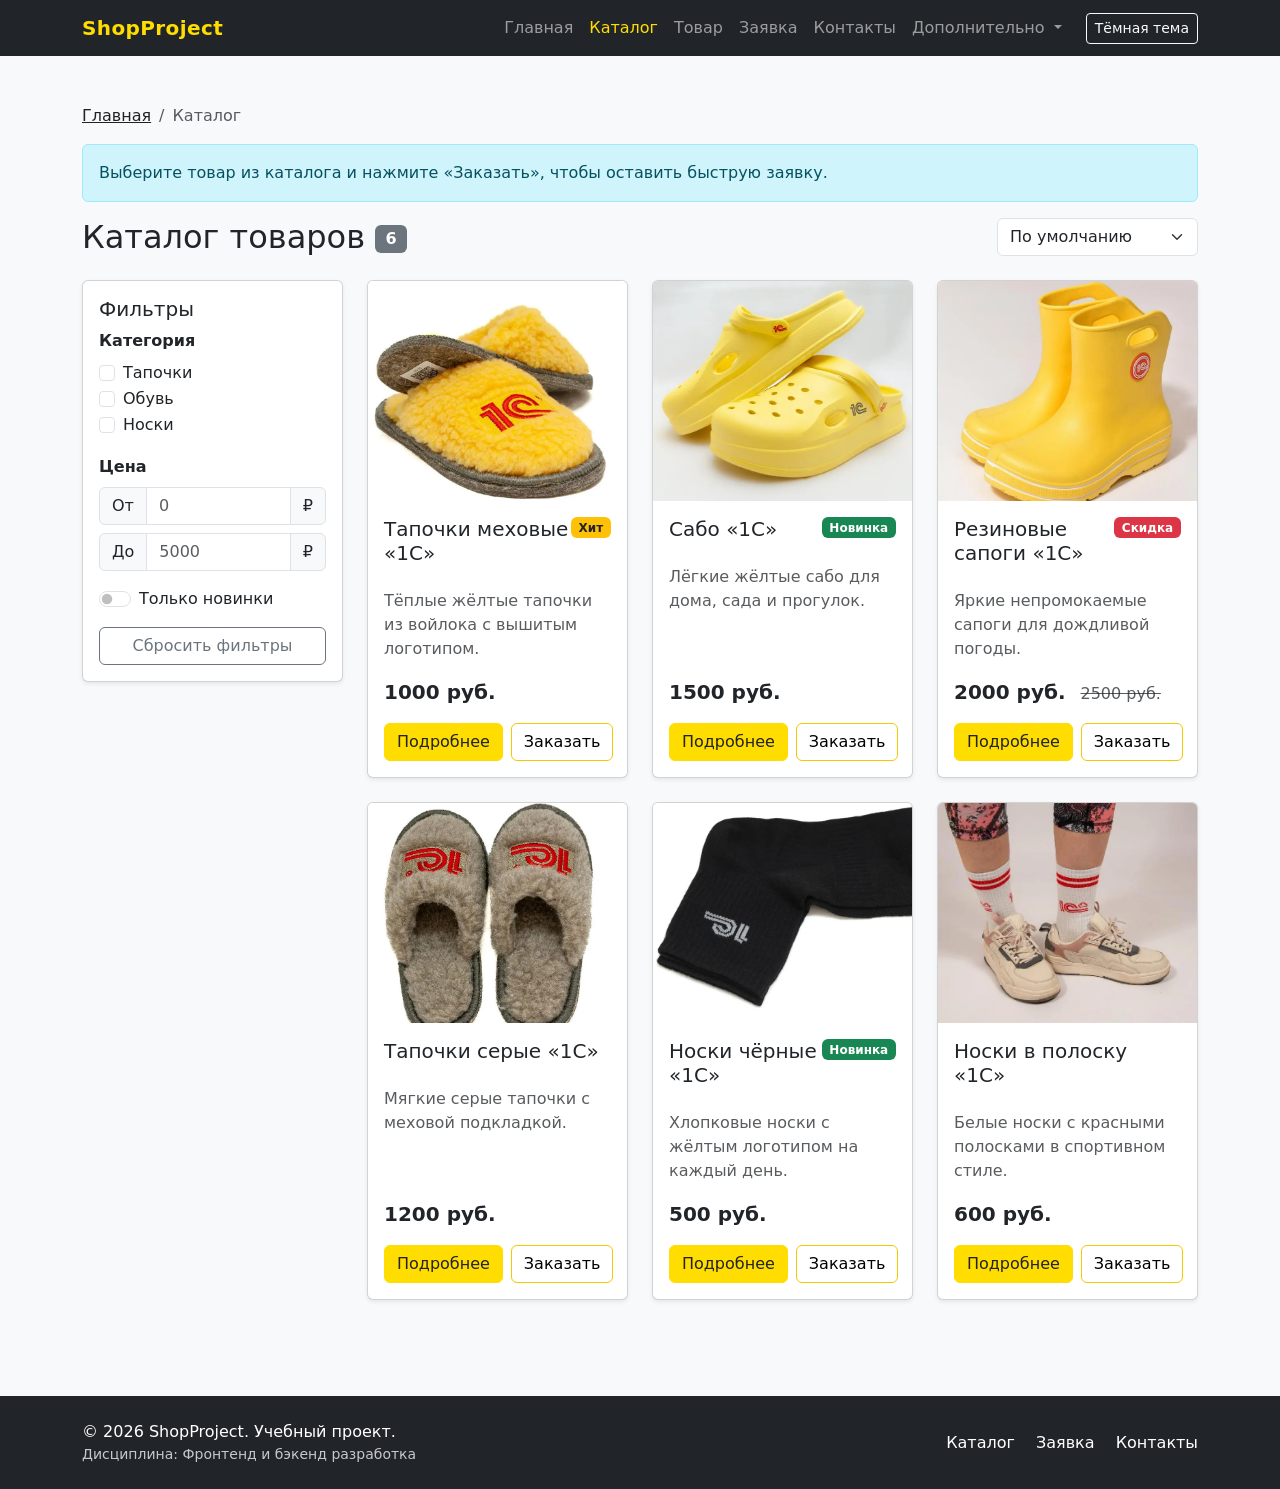
==== catalog.html @ e61cd2aa "fix: prepare Bootstrap project for submission" ====
<!DOCTYPE html>
<html lang="ru">
<head>
  <meta charset="UTF-8">
  <meta name="viewport" content="width=device-width, initial-scale=1.0">
  <meta name="description" content="Каталог товаров учебного интернет-магазина на Bootstrap.">
  <title>Каталог — ShopProject</title>
  <link rel="stylesheet" href="vendor/bootstrap/css/bootstrap.min.css">
  <link rel="stylesheet" href="css/custom.css">
  <script src="js/theme.js"></script>
</head>
<body class="bg-body-tertiary">
  <header>
    <nav class="navbar navbar-expand-lg navbar-dark bg-dark">
      <div class="container">
        <a class="navbar-brand fw-bold" href="index.html">ShopProject</a>
        <button
          class="navbar-toggler"
          type="button"
          data-bs-toggle="collapse"
          data-bs-target="#mainNavbar"
          aria-controls="mainNavbar"
          aria-expanded="false"
          aria-label="Переключить навигацию"
        >
          <span class="navbar-toggler-icon"></span>
        </button>
        <div class="collapse navbar-collapse" id="mainNavbar">
          <ul class="navbar-nav ms-auto">
            <li class="nav-item">
              <a class="nav-link" href="index.html">Главная</a>
            </li>
            <li class="nav-item">
              <a class="nav-link active" aria-current="page" href="catalog.html">Каталог</a>
            </li>
            <li class="nav-item">
              <a class="nav-link" href="product.html">Товар</a>
            </li>
            <li class="nav-item">
              <a class="nav-link" href="order.html">Заявка</a>
            </li>
            <li class="nav-item">
              <a class="nav-link" href="contacts.html">Контакты</a>
            </li>
            <li class="nav-item dropdown">
              <a
                class="nav-link dropdown-toggle"
                href="#"
                role="button"
                data-bs-toggle="dropdown"
                aria-expanded="false"
              >
                Дополнительно
              </a>
              <ul class="dropdown-menu dropdown-menu-end">
                <li><a class="dropdown-item" href="catalog.html">Все товары</a></li>
                <li><a class="dropdown-item" href="order.html">Оформить заявку</a></li>
                <li><a class="dropdown-item" href="index.html#popular">Популярное</a></li>
                <li><hr class="dropdown-divider"></li>
                <li><a class="dropdown-item" href="contacts.html#feedback">Обратная связь</a></li>
              </ul>
            </li>
          </ul>
          <button
            class="btn btn-outline-light btn-sm ms-lg-3 my-2 my-lg-0"
            id="theme-toggle"
            type="button"
          >
            Тёмная тема
          </button>
        </div>
      </div>
    </nav>
  </header>

  <main class="container my-5">
    <nav aria-label="breadcrumb">
      <ol class="breadcrumb">
        <li class="breadcrumb-item"><a href="index.html">Главная</a></li>
        <li class="breadcrumb-item active" aria-current="page">Каталог</li>
      </ol>
    </nav>

    <div class="alert alert-info" role="alert">
      Выберите товар из каталога и нажмите «Заказать», чтобы оставить быструю заявку.
    </div>

    <div class="d-flex flex-wrap justify-content-between align-items-center gap-3 mb-4">
      <h1 class="h2 mb-0">
        Каталог товаров
        <span class="badge bg-secondary fs-6 align-middle" id="products-count">6</span>
      </h1>
      <div class="d-flex flex-wrap gap-2">
        <button
          class="btn btn-outline-secondary d-lg-none"
          type="button"
          data-bs-toggle="offcanvas"
          data-bs-target="#catalogFilters"
          aria-controls="catalogFilters"
        >
          Фильтры
        </button>
        <label class="visually-hidden" for="catalog-sort">Сортировка</label>
        <select class="form-select w-auto" id="catalog-sort" name="sort">
          <option value="default">По умолчанию</option>
          <option value="price-asc">Сначала дешевле</option>
          <option value="price-desc">Сначала дороже</option>
        </select>
      </div>
    </div>

    <div class="row g-4">
      <div class="col-12 col-lg-3 catalog-filters-col">
        <aside
          class="offcanvas-lg offcanvas-start catalog-filters"
          tabindex="-1"
          id="catalogFilters"
          aria-labelledby="catalogFiltersLabel"
        >
          <div class="offcanvas-header">
            <h2 class="offcanvas-title h5" id="catalogFiltersLabel">Фильтры</h2>
            <button
              type="button"
              class="btn-close"
              data-bs-dismiss="offcanvas"
              data-bs-target="#catalogFilters"
              aria-label="Закрыть"
            ></button>
          </div>
          <div class="offcanvas-body">
            <form class="card card-body shadow-sm w-100" id="filters-form" action="#" method="get">
              <h2 class="h5 d-none d-lg-block">Фильтры</h2>

              <fieldset class="mb-3">
                <legend class="fs-6 fw-semibold">Категория</legend>
                <div class="form-check">
                  <input id="category-slippers" name="category" class="form-check-input" type="checkbox" value="slippers">
                  <label class="form-check-label" for="category-slippers">Тапочки</label>
                </div>
                <div class="form-check">
                  <input id="category-shoes" name="category" class="form-check-input" type="checkbox" value="shoes">
                  <label class="form-check-label" for="category-shoes">Обувь</label>
                </div>
                <div class="form-check">
                  <input id="category-socks" name="category" class="form-check-input" type="checkbox" value="socks">
                  <label class="form-check-label" for="category-socks">Носки</label>
                </div>
              </fieldset>

              <fieldset class="mb-3">
                <legend class="fs-6 fw-semibold">Цена</legend>
                <div class="input-group mb-2">
                  <label class="input-group-text" for="price-from">От</label>
                  <input id="price-from" name="price-from" class="form-control" type="number" min="0" step="100" placeholder="0">
                  <span class="input-group-text">₽</span>
                </div>
                <div class="input-group">
                  <label class="input-group-text" for="price-to">До</label>
                  <input id="price-to" name="price-to" class="form-control" type="number" min="0" step="100" placeholder="5000">
                  <span class="input-group-text">₽</span>
                </div>
              </fieldset>

              <div class="form-check form-switch mb-3">
                <input id="only-new" name="only-new" class="form-check-input" type="checkbox" role="switch">
                <label class="form-check-label" for="only-new">Только новинки</label>
              </div>

              <div class="d-grid gap-2">
                <button class="btn btn-primary d-lg-none" type="submit">Показать товары</button>
                <button class="btn btn-outline-secondary" type="reset">Сбросить фильтры</button>
              </div>
            </form>
          </div>
        </aside>
      </div>

      <div class="col-12 col-lg-9">
        <div class="alert alert-warning d-none" id="empty-message" role="alert">
          По выбранным фильтрам товаров не найдено. Попробуйте изменить условия.
        </div>

        <div class="row g-4" id="products-list">
          <div
            class="col-12 col-md-6 col-xl-4"
            data-category="slippers"
            data-price="1000"
            data-new="false"
            data-order="1"
          >
            <div class="card h-100 shadow-sm">
              <img class="card-img-top" src="images/tapchan.webp" alt="Жёлтые меховые тапочки с логотипом 1С">
              <div class="card-body d-flex flex-column">
                <div class="d-flex justify-content-between align-items-start mb-3">
                  <h2 class="card-title h5">Тапочки меховые «1С»</h2>
                  <span class="badge bg-warning text-dark">Хит</span>
                </div>
                <p class="card-text text-muted">
                  Тёплые жёлтые тапочки из войлока с вышитым логотипом.
                </p>
                <p class="fw-bold fs-5 mt-auto">1000 руб.</p>
                <div class="d-flex gap-2">
                  <a class="btn btn-primary" href="product.html">Подробнее</a>
                  <button
                    class="btn btn-outline-primary"
                    type="button"
                    data-bs-toggle="modal"
                    data-bs-target="#orderModal"
                    data-product="product-1"
                  >
                    Заказать
                  </button>
                </div>
              </div>
            </div>
          </div>
          <div
            class="col-12 col-md-6 col-xl-4"
            data-category="shoes"
            data-price="1500"
            data-new="true"
            data-order="2"
          >
            <div class="card h-100 shadow-sm">
              <img class="card-img-top" src="images/kroxi.webp" alt="Жёлтые сабо с логотипом 1С">
              <div class="card-body d-flex flex-column">
                <div class="d-flex justify-content-between align-items-start mb-3">
                  <h2 class="card-title h5">Сабо «1С»</h2>
                  <span class="badge bg-success">Новинка</span>
                </div>
                <p class="card-text text-muted">
                  Лёгкие жёлтые сабо для дома, сада и прогулок.
                </p>
                <p class="fw-bold fs-5 mt-auto">1500 руб.</p>
                <div class="d-flex gap-2">
                  <a class="btn btn-primary" href="product.html">Подробнее</a>
                  <button
                    class="btn btn-outline-primary"
                    type="button"
                    data-bs-toggle="modal"
                    data-bs-target="#orderModal"
                    data-product="product-2"
                  >
                    Заказать
                  </button>
                </div>
              </div>
            </div>
          </div>
          <div
            class="col-12 col-md-6 col-xl-4"
            data-category="shoes"
            data-price="2000"
            data-new="false"
            data-order="3"
          >
            <div class="card h-100 shadow-sm">
              <img class="card-img-top" src="images/sapogi.webp" alt="Жёлтые резиновые сапоги с логотипом 1С">
              <div class="card-body d-flex flex-column">
                <div class="d-flex justify-content-between align-items-start mb-3">
                  <h2 class="card-title h5">Резиновые сапоги «1С»</h2>
                  <span class="badge bg-danger">Скидка</span>
                </div>
                <p class="card-text text-muted">
                  Яркие непромокаемые сапоги для дождливой погоды.
                </p>
                <p class="fw-bold fs-5 mt-auto">
                2000 руб.
                <span class="fs-6 fw-normal text-muted text-decoration-line-through ms-2">2500 руб.</span>
              </p>
                <div class="d-flex gap-2">
                  <a class="btn btn-primary" href="product.html">Подробнее</a>
                  <button
                    class="btn btn-outline-primary"
                    type="button"
                    data-bs-toggle="modal"
                    data-bs-target="#orderModal"
                    data-product="product-3"
                  >
                    Заказать
                  </button>
                </div>
              </div>
            </div>
          </div>
          <div
            class="col-12 col-md-6 col-xl-4"
            data-category="slippers"
            data-price="1200"
            data-new="false"
            data-order="4"
          >
            <div class="card h-100 shadow-sm">
              <img class="card-img-top" src="images/tapchan2.webp" alt="Серые меховые тапочки с логотипом 1С">
              <div class="card-body d-flex flex-column">
                <div class="d-flex justify-content-between align-items-start mb-3">
                  <h2 class="card-title h5">Тапочки серые «1С»</h2>
                </div>
                <p class="card-text text-muted">
                  Мягкие серые тапочки с меховой подкладкой.
                </p>
                <p class="fw-bold fs-5 mt-auto">1200 руб.</p>
                <div class="d-flex gap-2">
                  <a class="btn btn-primary" href="product.html">Подробнее</a>
                  <button
                    class="btn btn-outline-primary"
                    type="button"
                    data-bs-toggle="modal"
                    data-bs-target="#orderModal"
                    data-product="product-4"
                  >
                    Заказать
                  </button>
                </div>
              </div>
            </div>
          </div>
          <div
            class="col-12 col-md-6 col-xl-4"
            data-category="socks"
            data-price="500"
            data-new="true"
            data-order="5"
          >
            <div class="card h-100 shadow-sm">
              <img class="card-img-top" src="images/noski.webp" alt="Чёрные носки с логотипом 1С">
              <div class="card-body d-flex flex-column">
                <div class="d-flex justify-content-between align-items-start mb-3">
                  <h2 class="card-title h5">Носки чёрные «1С»</h2>
                  <span class="badge bg-success">Новинка</span>
                </div>
                <p class="card-text text-muted">
                  Хлопковые носки с жёлтым логотипом на каждый день.
                </p>
                <p class="fw-bold fs-5 mt-auto">500 руб.</p>
                <div class="d-flex gap-2">
                  <a class="btn btn-primary" href="product.html">Подробнее</a>
                  <button
                    class="btn btn-outline-primary"
                    type="button"
                    data-bs-toggle="modal"
                    data-bs-target="#orderModal"
                    data-product="product-5"
                  >
                    Заказать
                  </button>
                </div>
              </div>
            </div>
          </div>
          <div
            class="col-12 col-md-6 col-xl-4"
            data-category="socks"
            data-price="600"
            data-new="false"
            data-order="6"
          >
            <div class="card h-100 shadow-sm">
              <img class="card-img-top" src="images/noski2.webp" alt="Белые носки с красными полосками и логотипом 1С">
              <div class="card-body d-flex flex-column">
                <div class="d-flex justify-content-between align-items-start mb-3">
                  <h2 class="card-title h5">Носки в полоску «1С»</h2>
                </div>
                <p class="card-text text-muted">
                  Белые носки с красными полосками в спортивном стиле.
                </p>
                <p class="fw-bold fs-5 mt-auto">600 руб.</p>
                <div class="d-flex gap-2">
                  <a class="btn btn-primary" href="product.html">Подробнее</a>
                  <button
                    class="btn btn-outline-primary"
                    type="button"
                    data-bs-toggle="modal"
                    data-bs-target="#orderModal"
                    data-product="product-6"
                  >
                    Заказать
                  </button>
                </div>
              </div>
            </div>
          </div>
        </div>
      </div>
    </div>
  </main>

  <div
    class="modal fade"
    id="orderModal"
    tabindex="-1"
    aria-labelledby="orderModalLabel"
    aria-hidden="true"
  >
    <div class="modal-dialog modal-dialog-centered">
      <div class="modal-content">
        <div class="modal-header">
          <h2 class="modal-title h5" id="orderModalLabel">
            Быстрая заявка
          </h2>
          <button
            type="button"
            class="btn-close"
            data-bs-dismiss="modal"
            aria-label="Закрыть"
          ></button>
        </div>
        <div class="modal-body">
          <p class="text-muted">
            Оставьте контактные данные, и менеджер свяжется с вами.
          </p>
          <form id="modal-form" action="#" method="post" novalidate>
            <div class="mb-3">
              <label for="modal-name" class="form-label">Имя</label>
              <input id="modal-name" name="name" type="text" class="form-control" minlength="2" autocomplete="given-name" required>
              <div class="invalid-feedback">Введите имя, минимум 2 символа.</div>
            </div>
            <div class="mb-3">
              <label for="modal-phone" class="form-label">Телефон</label>
              <div class="input-group has-validation">
                <span class="input-group-text">+7</span>
                <input
                  id="modal-phone"
                  name="phone"
                  type="tel"
                  class="form-control"
                  inputmode="tel"
                  placeholder="900 000-00-00"
                  pattern="^\d{3} \d{3}-\d{2}-\d{2}$"
                  required
                >
                <div class="invalid-feedback">Формат: 900 000-00-00.</div>
              </div>
            </div>
            <div class="mb-3">
              <label for="modal-product" class="form-label">Товар</label>
              <select id="modal-product" name="product" class="form-select" required>
                <option value="">Выберите товар</option>
                <option value="product-1">Тапочки меховые «1С»</option>
                <option value="product-2">Сабо «1С»</option>
                <option value="product-3">Резиновые сапоги «1С»</option>
                <option value="product-4">Тапочки серые «1С»</option>
                <option value="product-5">Носки чёрные «1С»</option>
                <option value="product-6">Носки в полоску «1С»</option>
              </select>
              <div class="invalid-feedback">Выберите товар.</div>
            </div>
            <div class="form-check mb-3">
              <input id="modal-agree" name="agreement" class="form-check-input" type="checkbox" required>
              <label class="form-check-label" for="modal-agree">
                Согласен на обработку данных
              </label>
              <div class="invalid-feedback">Необходимо согласие на обработку данных.</div>
            </div>
          </form>
        </div>
        <div class="modal-footer">
          <button type="button" class="btn btn-secondary" data-bs-dismiss="modal">
            Закрыть
          </button>
          <button type="submit" class="btn btn-primary" form="modal-form">
            Отправить
          </button>
        </div>
      </div>
    </div>
  </div>

  <div class="toast-container position-fixed bottom-0 end-0 p-3">
    <div
      class="toast align-items-center text-bg-success border-0"
      id="order-toast"
      role="status"
      aria-live="polite"
      aria-atomic="true"
    >
      <div class="d-flex">
        <div class="toast-body">
          Заявка отправлена! Менеджер свяжется с вами.
        </div>
        <button
          type="button"
          class="btn-close btn-close-white me-2 m-auto"
          data-bs-dismiss="toast"
          aria-label="Закрыть"
        ></button>
      </div>
    </div>
  </div>

  <footer class="bg-dark text-white py-4 mt-5">
    <div class="container">
      <div class="row align-items-center g-3">
        <div class="col-12 col-md-6">
          <p class="mb-0">&copy; 2026 ShopProject. Учебный проект.</p>
          <p class="mb-0 small opacity-75">Дисциплина: Фронтенд и бэкенд разработка</p>
        </div>
        <div class="col-12 col-md-6 text-md-end">
          <a class="text-white text-decoration-none me-3" href="catalog.html">Каталог</a>
          <a class="text-white text-decoration-none me-3" href="order.html">Заявка</a>
          <a class="text-white text-decoration-none" href="contacts.html">Контакты</a>
        </div>
      </div>
    </div>
  </footer>

  <script src="vendor/bootstrap/js/bootstrap.bundle.min.js"></script>
  <script src="js/validation.js"></script>
  <script src="js/order-modal.js"></script>
  <script src="js/catalog-filters.js"></script>
</body>
</html>
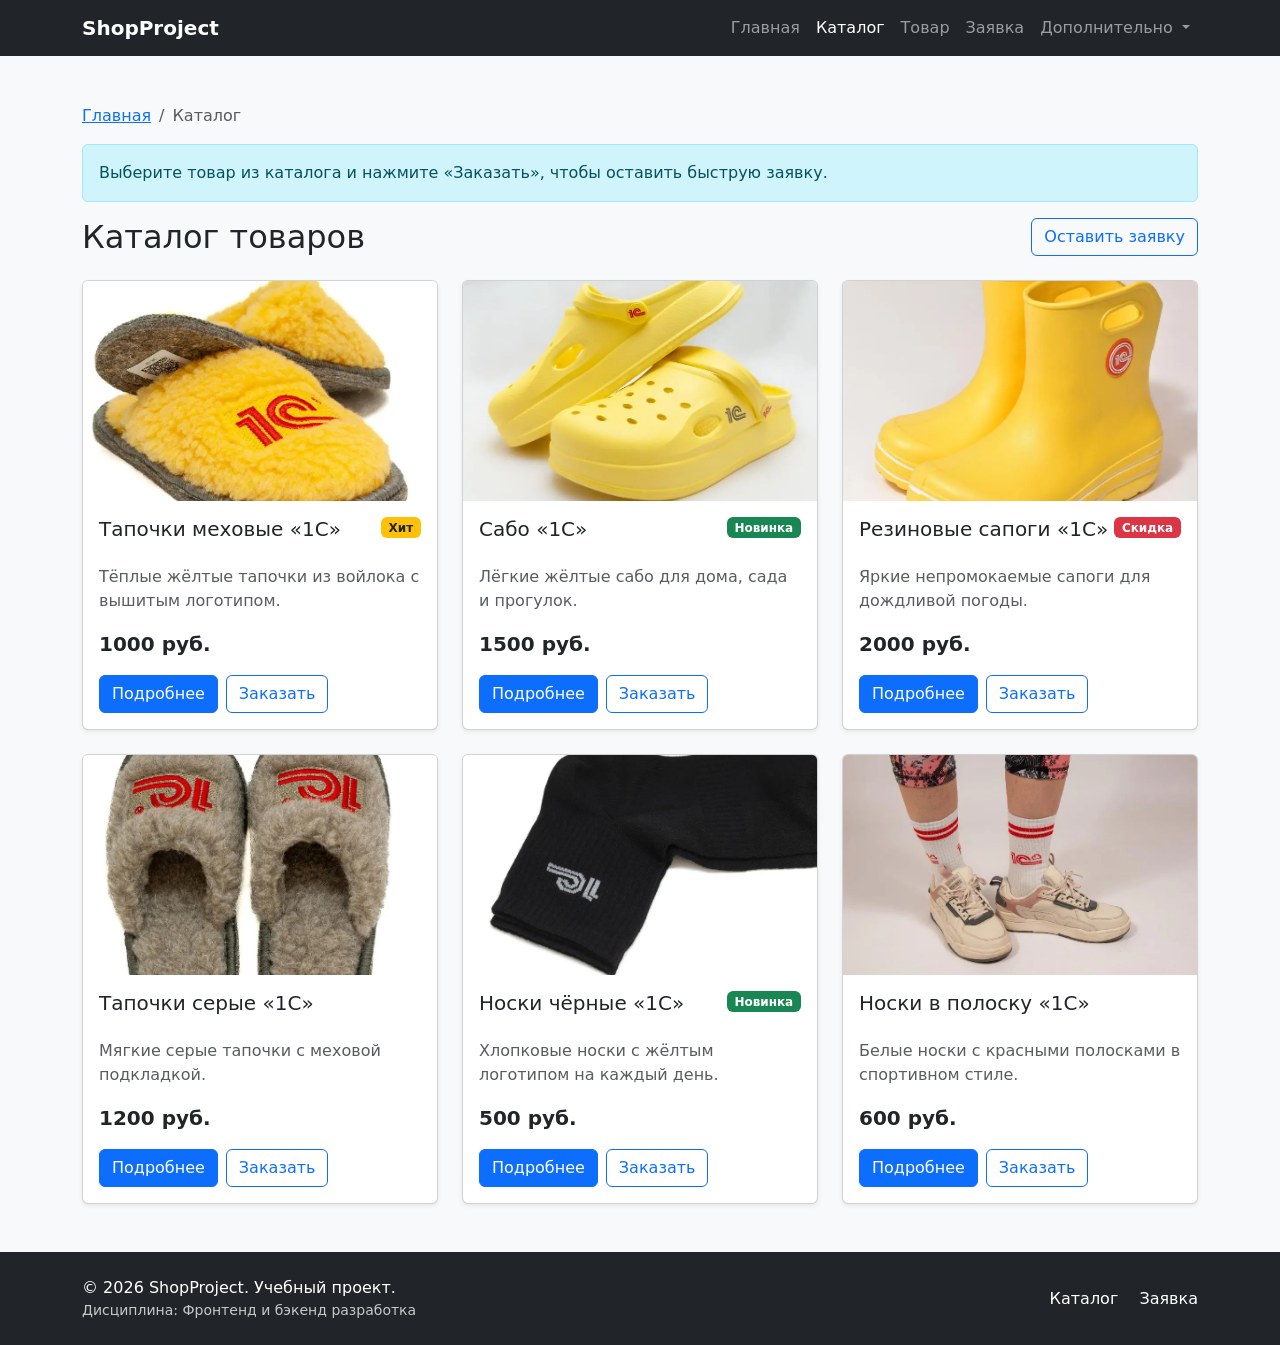
==== commit 7a9c7149: "Merge pull request #2 from epolykovskiy/feature/bootstrap-components Add Bootstrap components pages" ====
--- a/catalog.html
+++ b/catalog.html
@@ -5,11 +5,13 @@
   <meta name="viewport" content="width=device-width, initial-scale=1.0">
   <meta name="description" content="Каталог товаров учебного интернет-магазина на Bootstrap.">
   <title>Каталог — ShopProject</title>
-  <link rel="stylesheet" href="vendor/bootstrap/css/bootstrap.min.css">
+  <link
+    href="https://cdn.jsdelivr.net/npm/bootstrap@5.3.8/dist/css/bootstrap.min.css"
+    rel="stylesheet"
+  >
   <link rel="stylesheet" href="css/custom.css">
-  <script src="js/theme.js"></script>
 </head>
-<body class="bg-body-tertiary">
+<body class="bg-light">
   <header>
     <nav class="navbar navbar-expand-lg navbar-dark bg-dark">
       <div class="container">
@@ -39,9 +41,6 @@
             <li class="nav-item">
               <a class="nav-link" href="order.html">Заявка</a>
             </li>
-            <li class="nav-item">
-              <a class="nav-link" href="contacts.html">Контакты</a>
-            </li>
             <li class="nav-item dropdown">
               <a
                 class="nav-link dropdown-toggle"
@@ -56,18 +55,9 @@
                 <li><a class="dropdown-item" href="catalog.html">Все товары</a></li>
                 <li><a class="dropdown-item" href="order.html">Оформить заявку</a></li>
                 <li><a class="dropdown-item" href="index.html#popular">Популярное</a></li>
-                <li><hr class="dropdown-divider"></li>
-                <li><a class="dropdown-item" href="contacts.html#feedback">Обратная связь</a></li>
               </ul>
             </li>
           </ul>
-          <button
-            class="btn btn-outline-light btn-sm ms-lg-3 my-2 my-lg-0"
-            id="theme-toggle"
-            type="button"
-          >
-            Тёмная тема
-          </button>
         </div>
       </div>
     </nav>
@@ -85,299 +75,169 @@
       Выберите товар из каталога и нажмите «Заказать», чтобы оставить быструю заявку.
     </div>
 
-    <div class="d-flex flex-wrap justify-content-between align-items-center gap-3 mb-4">
-      <h1 class="h2 mb-0">
-        Каталог товаров
-        <span class="badge bg-secondary fs-6 align-middle" id="products-count">6</span>
-      </h1>
-      <div class="d-flex flex-wrap gap-2">
-        <button
-          class="btn btn-outline-secondary d-lg-none"
-          type="button"
-          data-bs-toggle="offcanvas"
-          data-bs-target="#catalogFilters"
-          aria-controls="catalogFilters"
-        >
-          Фильтры
-        </button>
-        <label class="visually-hidden" for="catalog-sort">Сортировка</label>
-        <select class="form-select w-auto" id="catalog-sort" name="sort">
-          <option value="default">По умолчанию</option>
-          <option value="price-asc">Сначала дешевле</option>
-          <option value="price-desc">Сначала дороже</option>
-        </select>
-      </div>
+    <div class="d-flex justify-content-between align-items-center mb-4">
+      <h1 class="h2 mb-0">Каталог товаров</h1>
+      <a class="btn btn-outline-primary" href="order.html">
+        Оставить заявку
+      </a>
     </div>
 
     <div class="row g-4">
-      <div class="col-12 col-lg-3 catalog-filters-col">
-        <aside
-          class="offcanvas-lg offcanvas-start catalog-filters"
-          tabindex="-1"
-          id="catalogFilters"
-          aria-labelledby="catalogFiltersLabel"
-        >
-          <div class="offcanvas-header">
-            <h2 class="offcanvas-title h5" id="catalogFiltersLabel">Фильтры</h2>
-            <button
-              type="button"
-              class="btn-close"
-              data-bs-dismiss="offcanvas"
-              data-bs-target="#catalogFilters"
-              aria-label="Закрыть"
-            ></button>
-          </div>
-          <div class="offcanvas-body">
-            <form class="card card-body shadow-sm w-100" id="filters-form" action="#" method="get">
-              <h2 class="h5 d-none d-lg-block">Фильтры</h2>
-
-              <fieldset class="mb-3">
-                <legend class="fs-6 fw-semibold">Категория</legend>
-                <div class="form-check">
-                  <input id="category-slippers" name="category" class="form-check-input" type="checkbox" value="slippers">
-                  <label class="form-check-label" for="category-slippers">Тапочки</label>
-                </div>
-                <div class="form-check">
-                  <input id="category-shoes" name="category" class="form-check-input" type="checkbox" value="shoes">
-                  <label class="form-check-label" for="category-shoes">Обувь</label>
-                </div>
-                <div class="form-check">
-                  <input id="category-socks" name="category" class="form-check-input" type="checkbox" value="socks">
-                  <label class="form-check-label" for="category-socks">Носки</label>
-                </div>
-              </fieldset>
-
-              <fieldset class="mb-3">
-                <legend class="fs-6 fw-semibold">Цена</legend>
-                <div class="input-group mb-2">
-                  <label class="input-group-text" for="price-from">От</label>
-                  <input id="price-from" name="price-from" class="form-control" type="number" min="0" step="100" placeholder="0">
-                  <span class="input-group-text">₽</span>
-                </div>
-                <div class="input-group">
-                  <label class="input-group-text" for="price-to">До</label>
-                  <input id="price-to" name="price-to" class="form-control" type="number" min="0" step="100" placeholder="5000">
-                  <span class="input-group-text">₽</span>
-                </div>
-              </fieldset>
-
-              <div class="form-check form-switch mb-3">
-                <input id="only-new" name="only-new" class="form-check-input" type="checkbox" role="switch">
-                <label class="form-check-label" for="only-new">Только новинки</label>
-              </div>
-
-              <div class="d-grid gap-2">
-                <button class="btn btn-primary d-lg-none" type="submit">Показать товары</button>
-                <button class="btn btn-outline-secondary" type="reset">Сбросить фильтры</button>
-              </div>
-            </form>
-          </div>
-        </aside>
-      </div>
-
-      <div class="col-12 col-lg-9">
-        <div class="alert alert-warning d-none" id="empty-message" role="alert">
-          По выбранным фильтрам товаров не найдено. Попробуйте изменить условия.
-        </div>
-
-        <div class="row g-4" id="products-list">
-          <div
-            class="col-12 col-md-6 col-xl-4"
-            data-category="slippers"
-            data-price="1000"
-            data-new="false"
-            data-order="1"
-          >
-            <div class="card h-100 shadow-sm">
-              <img class="card-img-top" src="images/tapchan.webp" alt="Жёлтые меховые тапочки с логотипом 1С">
-              <div class="card-body d-flex flex-column">
-                <div class="d-flex justify-content-between align-items-start mb-3">
-                  <h2 class="card-title h5">Тапочки меховые «1С»</h2>
-                  <span class="badge bg-warning text-dark">Хит</span>
-                </div>
-                <p class="card-text text-muted">
-                  Тёплые жёлтые тапочки из войлока с вышитым логотипом.
-                </p>
-                <p class="fw-bold fs-5 mt-auto">1000 руб.</p>
-                <div class="d-flex gap-2">
-                  <a class="btn btn-primary" href="product.html">Подробнее</a>
-                  <button
-                    class="btn btn-outline-primary"
-                    type="button"
-                    data-bs-toggle="modal"
-                    data-bs-target="#orderModal"
-                    data-product="product-1"
-                  >
-                    Заказать
-                  </button>
-                </div>
-              </div>
-            </div>
-          </div>
-          <div
-            class="col-12 col-md-6 col-xl-4"
-            data-category="shoes"
-            data-price="1500"
-            data-new="true"
-            data-order="2"
-          >
-            <div class="card h-100 shadow-sm">
-              <img class="card-img-top" src="images/kroxi.webp" alt="Жёлтые сабо с логотипом 1С">
-              <div class="card-body d-flex flex-column">
-                <div class="d-flex justify-content-between align-items-start mb-3">
-                  <h2 class="card-title h5">Сабо «1С»</h2>
-                  <span class="badge bg-success">Новинка</span>
-                </div>
-                <p class="card-text text-muted">
-                  Лёгкие жёлтые сабо для дома, сада и прогулок.
-                </p>
-                <p class="fw-bold fs-5 mt-auto">1500 руб.</p>
-                <div class="d-flex gap-2">
-                  <a class="btn btn-primary" href="product.html">Подробнее</a>
-                  <button
-                    class="btn btn-outline-primary"
-                    type="button"
-                    data-bs-toggle="modal"
-                    data-bs-target="#orderModal"
-                    data-product="product-2"
-                  >
-                    Заказать
-                  </button>
-                </div>
-              </div>
-            </div>
-          </div>
-          <div
-            class="col-12 col-md-6 col-xl-4"
-            data-category="shoes"
-            data-price="2000"
-            data-new="false"
-            data-order="3"
-          >
-            <div class="card h-100 shadow-sm">
-              <img class="card-img-top" src="images/sapogi.webp" alt="Жёлтые резиновые сапоги с логотипом 1С">
-              <div class="card-body d-flex flex-column">
-                <div class="d-flex justify-content-between align-items-start mb-3">
-                  <h2 class="card-title h5">Резиновые сапоги «1С»</h2>
-                  <span class="badge bg-danger">Скидка</span>
-                </div>
-                <p class="card-text text-muted">
-                  Яркие непромокаемые сапоги для дождливой погоды.
-                </p>
-                <p class="fw-bold fs-5 mt-auto">
-                2000 руб.
-                <span class="fs-6 fw-normal text-muted text-decoration-line-through ms-2">2500 руб.</span>
-              </p>
-                <div class="d-flex gap-2">
-                  <a class="btn btn-primary" href="product.html">Подробнее</a>
-                  <button
-                    class="btn btn-outline-primary"
-                    type="button"
-                    data-bs-toggle="modal"
-                    data-bs-target="#orderModal"
-                    data-product="product-3"
-                  >
-                    Заказать
-                  </button>
-                </div>
-              </div>
-            </div>
-          </div>
-          <div
-            class="col-12 col-md-6 col-xl-4"
-            data-category="slippers"
-            data-price="1200"
-            data-new="false"
-            data-order="4"
-          >
-            <div class="card h-100 shadow-sm">
-              <img class="card-img-top" src="images/tapchan2.webp" alt="Серые меховые тапочки с логотипом 1С">
-              <div class="card-body d-flex flex-column">
-                <div class="d-flex justify-content-between align-items-start mb-3">
-                  <h2 class="card-title h5">Тапочки серые «1С»</h2>
-                </div>
-                <p class="card-text text-muted">
-                  Мягкие серые тапочки с меховой подкладкой.
-                </p>
-                <p class="fw-bold fs-5 mt-auto">1200 руб.</p>
-                <div class="d-flex gap-2">
-                  <a class="btn btn-primary" href="product.html">Подробнее</a>
-                  <button
-                    class="btn btn-outline-primary"
-                    type="button"
-                    data-bs-toggle="modal"
-                    data-bs-target="#orderModal"
-                    data-product="product-4"
-                  >
-                    Заказать
-                  </button>
-                </div>
-              </div>
-            </div>
-          </div>
-          <div
-            class="col-12 col-md-6 col-xl-4"
-            data-category="socks"
-            data-price="500"
-            data-new="true"
-            data-order="5"
-          >
-            <div class="card h-100 shadow-sm">
-              <img class="card-img-top" src="images/noski.webp" alt="Чёрные носки с логотипом 1С">
-              <div class="card-body d-flex flex-column">
-                <div class="d-flex justify-content-between align-items-start mb-3">
-                  <h2 class="card-title h5">Носки чёрные «1С»</h2>
-                  <span class="badge bg-success">Новинка</span>
-                </div>
-                <p class="card-text text-muted">
-                  Хлопковые носки с жёлтым логотипом на каждый день.
-                </p>
-                <p class="fw-bold fs-5 mt-auto">500 руб.</p>
-                <div class="d-flex gap-2">
-                  <a class="btn btn-primary" href="product.html">Подробнее</a>
-                  <button
-                    class="btn btn-outline-primary"
-                    type="button"
-                    data-bs-toggle="modal"
-                    data-bs-target="#orderModal"
-                    data-product="product-5"
-                  >
-                    Заказать
-                  </button>
-                </div>
-              </div>
-            </div>
-          </div>
-          <div
-            class="col-12 col-md-6 col-xl-4"
-            data-category="socks"
-            data-price="600"
-            data-new="false"
-            data-order="6"
-          >
-            <div class="card h-100 shadow-sm">
-              <img class="card-img-top" src="images/noski2.webp" alt="Белые носки с красными полосками и логотипом 1С">
-              <div class="card-body d-flex flex-column">
-                <div class="d-flex justify-content-between align-items-start mb-3">
-                  <h2 class="card-title h5">Носки в полоску «1С»</h2>
-                </div>
-                <p class="card-text text-muted">
-                  Белые носки с красными полосками в спортивном стиле.
-                </p>
-                <p class="fw-bold fs-5 mt-auto">600 руб.</p>
-                <div class="d-flex gap-2">
-                  <a class="btn btn-primary" href="product.html">Подробнее</a>
-                  <button
-                    class="btn btn-outline-primary"
-                    type="button"
-                    data-bs-toggle="modal"
-                    data-bs-target="#orderModal"
-                    data-product="product-6"
-                  >
-                    Заказать
-                  </button>
-                </div>
-              </div>
+      <div class="col-12 col-md-6 col-lg-4">
+        <div class="card h-100 shadow-sm">
+          <img class="card-img-top" src="images/tapchan.webp" alt="Жёлтые меховые тапочки с логотипом 1С">
+          <div class="card-body d-flex flex-column">
+            <div class="d-flex justify-content-between align-items-start mb-3">
+              <h2 class="card-title h5">Тапочки меховые «1С»</h2>
+              <span class="badge bg-warning text-dark">Хит</span>
+            </div>
+            <p class="card-text text-muted">
+              Тёплые жёлтые тапочки из войлока с вышитым логотипом.
+            </p>
+            <p class="fw-bold fs-5 mt-auto">1000 руб.</p>
+            <div class="d-flex gap-2">
+              <a class="btn btn-primary" href="product.html">Подробнее</a>
+              <button
+                class="btn btn-outline-primary"
+                type="button"
+                data-bs-toggle="modal"
+                data-bs-target="#orderModal"
+              >
+                Заказать
+              </button>
+            </div>
+          </div>
+        </div>
+      </div>
+
+      <div class="col-12 col-md-6 col-lg-4">
+        <div class="card h-100 shadow-sm">
+          <img class="card-img-top" src="images/kroxi.webp" alt="Жёлтые сабо с логотипом 1С">
+          <div class="card-body d-flex flex-column">
+            <div class="d-flex justify-content-between align-items-start mb-3">
+              <h2 class="card-title h5">Сабо «1С»</h2>
+              <span class="badge bg-success">Новинка</span>
+            </div>
+            <p class="card-text text-muted">
+              Лёгкие жёлтые сабо для дома, сада и прогулок.
+            </p>
+            <p class="fw-bold fs-5 mt-auto">1500 руб.</p>
+            <div class="d-flex gap-2">
+              <a class="btn btn-primary" href="product.html">Подробнее</a>
+              <button
+                class="btn btn-outline-primary"
+                type="button"
+                data-bs-toggle="modal"
+                data-bs-target="#orderModal"
+              >
+                Заказать
+              </button>
+            </div>
+          </div>
+        </div>
+      </div>
+
+      <div class="col-12 col-md-6 col-lg-4">
+        <div class="card h-100 shadow-sm">
+          <img class="card-img-top" src="images/sapogi.webp" alt="Жёлтые резиновые сапоги с логотипом 1С">
+          <div class="card-body d-flex flex-column">
+            <div class="d-flex justify-content-between align-items-start mb-3">
+              <h2 class="card-title h5">Резиновые сапоги «1С»</h2>
+              <span class="badge bg-danger">Скидка</span>
+            </div>
+            <p class="card-text text-muted">
+              Яркие непромокаемые сапоги для дождливой погоды.
+            </p>
+            <p class="fw-bold fs-5 mt-auto">2000 руб.</p>
+            <div class="d-flex gap-2">
+              <a class="btn btn-primary" href="product.html">Подробнее</a>
+              <button
+                class="btn btn-outline-primary"
+                type="button"
+                data-bs-toggle="modal"
+                data-bs-target="#orderModal"
+              >
+                Заказать
+              </button>
+            </div>
+          </div>
+        </div>
+      </div>
+
+      <div class="col-12 col-md-6 col-lg-4">
+        <div class="card h-100 shadow-sm">
+          <img class="card-img-top" src="images/tapchan2.webp" alt="Серые меховые тапочки с логотипом 1С">
+          <div class="card-body d-flex flex-column">
+            <div class="d-flex justify-content-between align-items-start mb-3">
+              <h2 class="card-title h5">Тапочки серые «1С»</h2>
+            </div>
+            <p class="card-text text-muted">
+              Мягкие серые тапочки с меховой подкладкой.
+            </p>
+            <p class="fw-bold fs-5 mt-auto">1200 руб.</p>
+            <div class="d-flex gap-2">
+              <a class="btn btn-primary" href="product.html">Подробнее</a>
+              <button
+                class="btn btn-outline-primary"
+                type="button"
+                data-bs-toggle="modal"
+                data-bs-target="#orderModal"
+              >
+                Заказать
+              </button>
+            </div>
+          </div>
+        </div>
+      </div>
+
+      <div class="col-12 col-md-6 col-lg-4">
+        <div class="card h-100 shadow-sm">
+          <img class="card-img-top" src="images/noski.webp" alt="Чёрные носки с логотипом 1С">
+          <div class="card-body d-flex flex-column">
+            <div class="d-flex justify-content-between align-items-start mb-3">
+              <h2 class="card-title h5">Носки чёрные «1С»</h2>
+              <span class="badge bg-success">Новинка</span>
+            </div>
+            <p class="card-text text-muted">
+              Хлопковые носки с жёлтым логотипом на каждый день.
+            </p>
+            <p class="fw-bold fs-5 mt-auto">500 руб.</p>
+            <div class="d-flex gap-2">
+              <a class="btn btn-primary" href="product.html">Подробнее</a>
+              <button
+                class="btn btn-outline-primary"
+                type="button"
+                data-bs-toggle="modal"
+                data-bs-target="#orderModal"
+              >
+                Заказать
+              </button>
+            </div>
+          </div>
+        </div>
+      </div>
+
+      <div class="col-12 col-md-6 col-lg-4">
+        <div class="card h-100 shadow-sm">
+          <img class="card-img-top" src="images/noski2.webp" alt="Белые носки с красными полосками и логотипом 1С">
+          <div class="card-body d-flex flex-column">
+            <div class="d-flex justify-content-between align-items-start mb-3">
+              <h2 class="card-title h5">Носки в полоску «1С»</h2>
+            </div>
+            <p class="card-text text-muted">
+              Белые носки с красными полосками в спортивном стиле.
+            </p>
+            <p class="fw-bold fs-5 mt-auto">600 руб.</p>
+            <div class="d-flex gap-2">
+              <a class="btn btn-primary" href="product.html">Подробнее</a>
+              <button
+                class="btn btn-outline-primary"
+                type="button"
+                data-bs-toggle="modal"
+                data-bs-target="#orderModal"
+              >
+                Заказать
+              </button>
             </div>
           </div>
         </div>
@@ -409,48 +269,23 @@
           <p class="text-muted">
             Оставьте контактные данные, и менеджер свяжется с вами.
           </p>
-          <form id="modal-form" action="#" method="post" novalidate>
+          <form id="modal-form" action="#" method="post">
             <div class="mb-3">
               <label for="modal-name" class="form-label">Имя</label>
-              <input id="modal-name" name="name" type="text" class="form-control" minlength="2" autocomplete="given-name" required>
-              <div class="invalid-feedback">Введите имя, минимум 2 символа.</div>
+              <input id="modal-name" name="name" type="text" class="form-control" required>
             </div>
             <div class="mb-3">
               <label for="modal-phone" class="form-label">Телефон</label>
-              <div class="input-group has-validation">
+              <div class="input-group">
                 <span class="input-group-text">+7</span>
-                <input
-                  id="modal-phone"
-                  name="phone"
-                  type="tel"
-                  class="form-control"
-                  inputmode="tel"
-                  placeholder="900 000-00-00"
-                  pattern="^\d{3} \d{3}-\d{2}-\d{2}$"
-                  required
-                >
-                <div class="invalid-feedback">Формат: 900 000-00-00.</div>
+                <input id="modal-phone" name="phone" type="tel" class="form-control" placeholder="900 000-00-00" required>
               </div>
-            </div>
-            <div class="mb-3">
-              <label for="modal-product" class="form-label">Товар</label>
-              <select id="modal-product" name="product" class="form-select" required>
-                <option value="">Выберите товар</option>
-                <option value="product-1">Тапочки меховые «1С»</option>
-                <option value="product-2">Сабо «1С»</option>
-                <option value="product-3">Резиновые сапоги «1С»</option>
-                <option value="product-4">Тапочки серые «1С»</option>
-                <option value="product-5">Носки чёрные «1С»</option>
-                <option value="product-6">Носки в полоску «1С»</option>
-              </select>
-              <div class="invalid-feedback">Выберите товар.</div>
             </div>
             <div class="form-check mb-3">
               <input id="modal-agree" name="agreement" class="form-check-input" type="checkbox" required>
               <label class="form-check-label" for="modal-agree">
                 Согласен на обработку данных
               </label>
-              <div class="invalid-feedback">Необходимо согласие на обработку данных.</div>
             </div>
           </form>
         </div>
@@ -466,28 +301,6 @@
     </div>
   </div>
 
-  <div class="toast-container position-fixed bottom-0 end-0 p-3">
-    <div
-      class="toast align-items-center text-bg-success border-0"
-      id="order-toast"
-      role="status"
-      aria-live="polite"
-      aria-atomic="true"
-    >
-      <div class="d-flex">
-        <div class="toast-body">
-          Заявка отправлена! Менеджер свяжется с вами.
-        </div>
-        <button
-          type="button"
-          class="btn-close btn-close-white me-2 m-auto"
-          data-bs-dismiss="toast"
-          aria-label="Закрыть"
-        ></button>
-      </div>
-    </div>
-  </div>
-
   <footer class="bg-dark text-white py-4 mt-5">
     <div class="container">
       <div class="row align-items-center g-3">
@@ -497,16 +310,14 @@
         </div>
         <div class="col-12 col-md-6 text-md-end">
           <a class="text-white text-decoration-none me-3" href="catalog.html">Каталог</a>
-          <a class="text-white text-decoration-none me-3" href="order.html">Заявка</a>
-          <a class="text-white text-decoration-none" href="contacts.html">Контакты</a>
+          <a class="text-white text-decoration-none" href="order.html">Заявка</a>
         </div>
       </div>
     </div>
   </footer>
 
-  <script src="vendor/bootstrap/js/bootstrap.bundle.min.js"></script>
-  <script src="js/validation.js"></script>
-  <script src="js/order-modal.js"></script>
-  <script src="js/catalog-filters.js"></script>
+  <script
+    src="https://cdn.jsdelivr.net/npm/bootstrap@5.3.8/dist/js/bootstrap.bundle.min.js">
+  </script>
 </body>
 </html>
--- a/css/custom.css
+++ b/css/custom.css
@@ -0,0 +1,20 @@
+body {
+  min-height: 100vh;
+}
+
+.hero-image {
+  width: 100%;
+  max-height: 360px;
+  object-fit: cover;
+}
+
+.card-img-top {
+  height: 220px;
+  object-fit: cover;
+}
+
+.product-image {
+  width: 100%;
+  max-height: 480px;
+  object-fit: cover;
+}
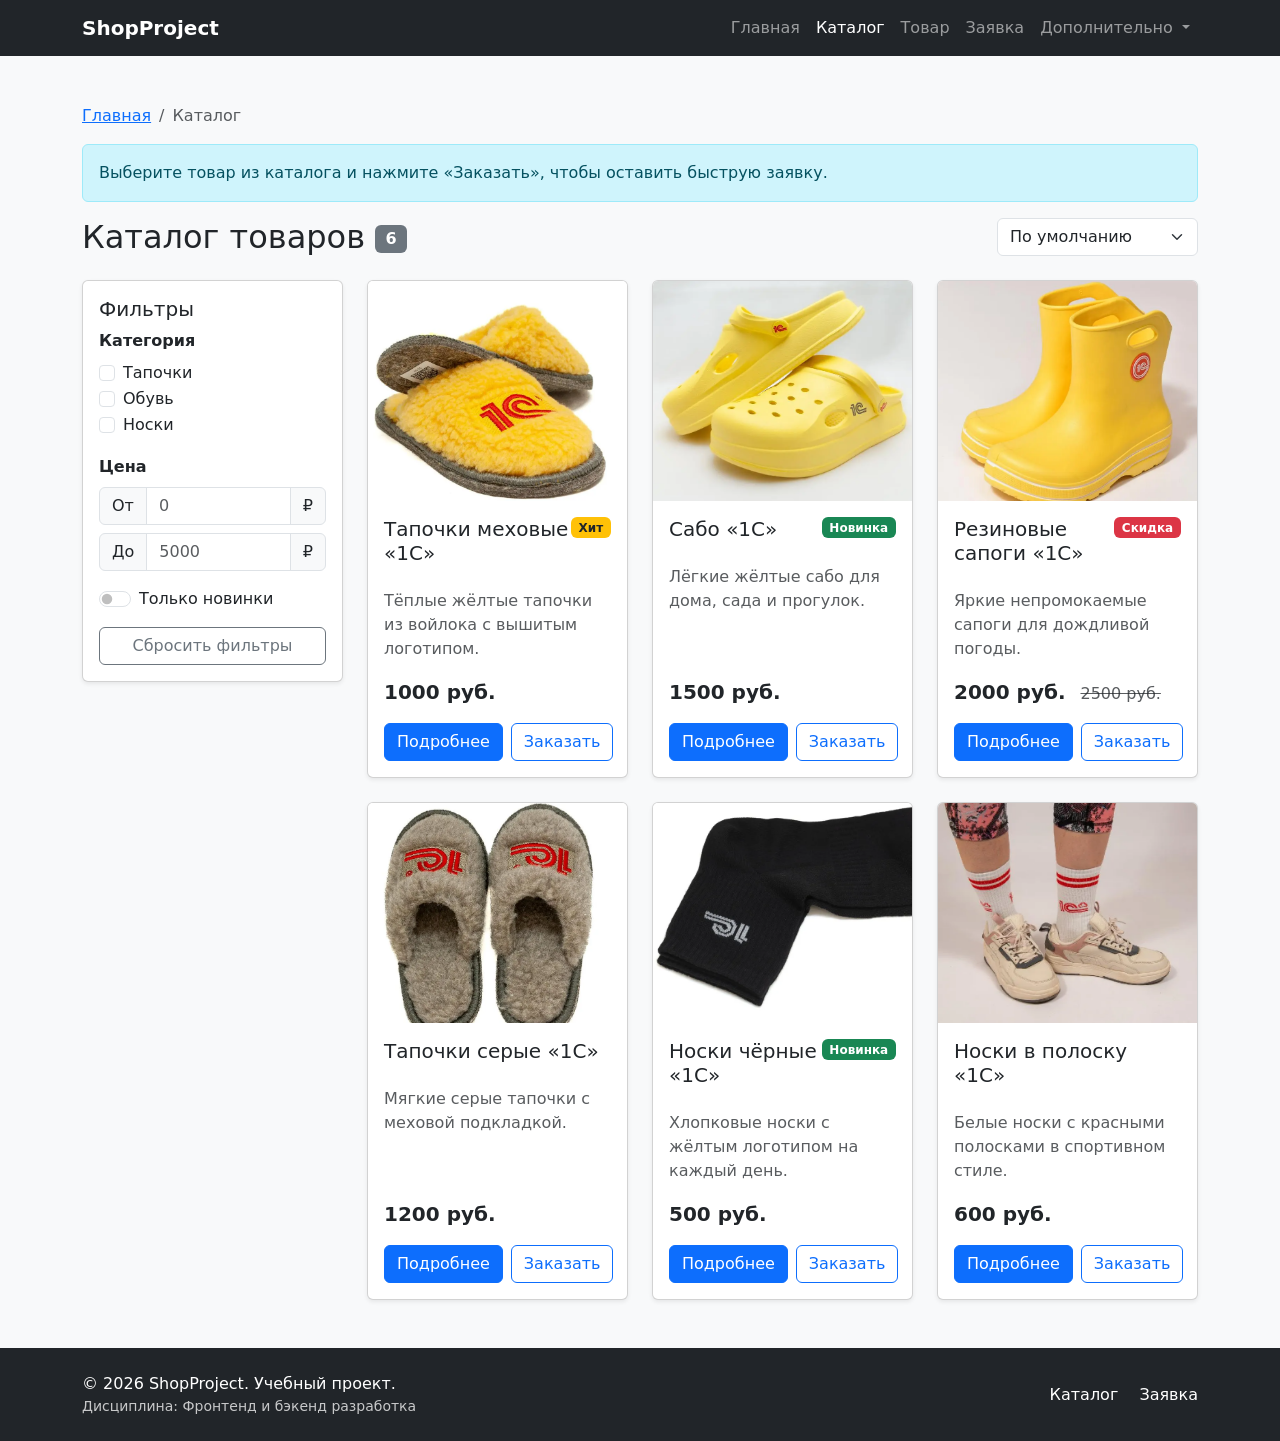
==== commit 047194d1: "Merge pull request #5 from epolykovskiy/feature/add-catalog-filters Добавлены фильтры и сортировка к" ====
--- a/catalog.html
+++ b/catalog.html
@@ -5,10 +5,7 @@
   <meta name="viewport" content="width=device-width, initial-scale=1.0">
   <meta name="description" content="Каталог товаров учебного интернет-магазина на Bootstrap.">
   <title>Каталог — ShopProject</title>
-  <link
-    href="https://cdn.jsdelivr.net/npm/bootstrap@5.3.8/dist/css/bootstrap.min.css"
-    rel="stylesheet"
-  >
+  <link rel="stylesheet" href="vendor/bootstrap/css/bootstrap.min.css">
   <link rel="stylesheet" href="css/custom.css">
 </head>
 <body class="bg-light">
@@ -75,169 +72,299 @@
       Выберите товар из каталога и нажмите «Заказать», чтобы оставить быструю заявку.
     </div>
 
-    <div class="d-flex justify-content-between align-items-center mb-4">
-      <h1 class="h2 mb-0">Каталог товаров</h1>
-      <a class="btn btn-outline-primary" href="order.html">
-        Оставить заявку
-      </a>
+    <div class="d-flex flex-wrap justify-content-between align-items-center gap-3 mb-4">
+      <h1 class="h2 mb-0">
+        Каталог товаров
+        <span class="badge bg-secondary fs-6 align-middle" id="products-count">6</span>
+      </h1>
+      <div class="d-flex flex-wrap gap-2">
+        <button
+          class="btn btn-outline-secondary d-lg-none"
+          type="button"
+          data-bs-toggle="offcanvas"
+          data-bs-target="#catalogFilters"
+          aria-controls="catalogFilters"
+        >
+          Фильтры
+        </button>
+        <label class="visually-hidden" for="catalog-sort">Сортировка</label>
+        <select class="form-select w-auto" id="catalog-sort" name="sort">
+          <option value="default">По умолчанию</option>
+          <option value="price-asc">Сначала дешевле</option>
+          <option value="price-desc">Сначала дороже</option>
+        </select>
+      </div>
     </div>
 
     <div class="row g-4">
-      <div class="col-12 col-md-6 col-lg-4">
-        <div class="card h-100 shadow-sm">
-          <img class="card-img-top" src="images/tapchan.webp" alt="Жёлтые меховые тапочки с логотипом 1С">
-          <div class="card-body d-flex flex-column">
-            <div class="d-flex justify-content-between align-items-start mb-3">
-              <h2 class="card-title h5">Тапочки меховые «1С»</h2>
-              <span class="badge bg-warning text-dark">Хит</span>
-            </div>
-            <p class="card-text text-muted">
-              Тёплые жёлтые тапочки из войлока с вышитым логотипом.
-            </p>
-            <p class="fw-bold fs-5 mt-auto">1000 руб.</p>
-            <div class="d-flex gap-2">
-              <a class="btn btn-primary" href="product.html">Подробнее</a>
-              <button
-                class="btn btn-outline-primary"
-                type="button"
-                data-bs-toggle="modal"
-                data-bs-target="#orderModal"
-              >
-                Заказать
-              </button>
-            </div>
-          </div>
-        </div>
-      </div>
-
-      <div class="col-12 col-md-6 col-lg-4">
-        <div class="card h-100 shadow-sm">
-          <img class="card-img-top" src="images/kroxi.webp" alt="Жёлтые сабо с логотипом 1С">
-          <div class="card-body d-flex flex-column">
-            <div class="d-flex justify-content-between align-items-start mb-3">
-              <h2 class="card-title h5">Сабо «1С»</h2>
-              <span class="badge bg-success">Новинка</span>
-            </div>
-            <p class="card-text text-muted">
-              Лёгкие жёлтые сабо для дома, сада и прогулок.
-            </p>
-            <p class="fw-bold fs-5 mt-auto">1500 руб.</p>
-            <div class="d-flex gap-2">
-              <a class="btn btn-primary" href="product.html">Подробнее</a>
-              <button
-                class="btn btn-outline-primary"
-                type="button"
-                data-bs-toggle="modal"
-                data-bs-target="#orderModal"
-              >
-                Заказать
-              </button>
-            </div>
-          </div>
-        </div>
-      </div>
-
-      <div class="col-12 col-md-6 col-lg-4">
-        <div class="card h-100 shadow-sm">
-          <img class="card-img-top" src="images/sapogi.webp" alt="Жёлтые резиновые сапоги с логотипом 1С">
-          <div class="card-body d-flex flex-column">
-            <div class="d-flex justify-content-between align-items-start mb-3">
-              <h2 class="card-title h5">Резиновые сапоги «1С»</h2>
-              <span class="badge bg-danger">Скидка</span>
-            </div>
-            <p class="card-text text-muted">
-              Яркие непромокаемые сапоги для дождливой погоды.
-            </p>
-            <p class="fw-bold fs-5 mt-auto">2000 руб.</p>
-            <div class="d-flex gap-2">
-              <a class="btn btn-primary" href="product.html">Подробнее</a>
-              <button
-                class="btn btn-outline-primary"
-                type="button"
-                data-bs-toggle="modal"
-                data-bs-target="#orderModal"
-              >
-                Заказать
-              </button>
-            </div>
-          </div>
-        </div>
-      </div>
-
-      <div class="col-12 col-md-6 col-lg-4">
-        <div class="card h-100 shadow-sm">
-          <img class="card-img-top" src="images/tapchan2.webp" alt="Серые меховые тапочки с логотипом 1С">
-          <div class="card-body d-flex flex-column">
-            <div class="d-flex justify-content-between align-items-start mb-3">
-              <h2 class="card-title h5">Тапочки серые «1С»</h2>
-            </div>
-            <p class="card-text text-muted">
-              Мягкие серые тапочки с меховой подкладкой.
-            </p>
-            <p class="fw-bold fs-5 mt-auto">1200 руб.</p>
-            <div class="d-flex gap-2">
-              <a class="btn btn-primary" href="product.html">Подробнее</a>
-              <button
-                class="btn btn-outline-primary"
-                type="button"
-                data-bs-toggle="modal"
-                data-bs-target="#orderModal"
-              >
-                Заказать
-              </button>
-            </div>
-          </div>
-        </div>
-      </div>
-
-      <div class="col-12 col-md-6 col-lg-4">
-        <div class="card h-100 shadow-sm">
-          <img class="card-img-top" src="images/noski.webp" alt="Чёрные носки с логотипом 1С">
-          <div class="card-body d-flex flex-column">
-            <div class="d-flex justify-content-between align-items-start mb-3">
-              <h2 class="card-title h5">Носки чёрные «1С»</h2>
-              <span class="badge bg-success">Новинка</span>
-            </div>
-            <p class="card-text text-muted">
-              Хлопковые носки с жёлтым логотипом на каждый день.
-            </p>
-            <p class="fw-bold fs-5 mt-auto">500 руб.</p>
-            <div class="d-flex gap-2">
-              <a class="btn btn-primary" href="product.html">Подробнее</a>
-              <button
-                class="btn btn-outline-primary"
-                type="button"
-                data-bs-toggle="modal"
-                data-bs-target="#orderModal"
-              >
-                Заказать
-              </button>
-            </div>
-          </div>
-        </div>
-      </div>
-
-      <div class="col-12 col-md-6 col-lg-4">
-        <div class="card h-100 shadow-sm">
-          <img class="card-img-top" src="images/noski2.webp" alt="Белые носки с красными полосками и логотипом 1С">
-          <div class="card-body d-flex flex-column">
-            <div class="d-flex justify-content-between align-items-start mb-3">
-              <h2 class="card-title h5">Носки в полоску «1С»</h2>
-            </div>
-            <p class="card-text text-muted">
-              Белые носки с красными полосками в спортивном стиле.
-            </p>
-            <p class="fw-bold fs-5 mt-auto">600 руб.</p>
-            <div class="d-flex gap-2">
-              <a class="btn btn-primary" href="product.html">Подробнее</a>
-              <button
-                class="btn btn-outline-primary"
-                type="button"
-                data-bs-toggle="modal"
-                data-bs-target="#orderModal"
-              >
-                Заказать
-              </button>
+      <div class="col-12 col-lg-3">
+        <aside
+          class="offcanvas-lg offcanvas-start catalog-filters"
+          tabindex="-1"
+          id="catalogFilters"
+          aria-labelledby="catalogFiltersLabel"
+        >
+          <div class="offcanvas-header">
+            <h2 class="offcanvas-title h5" id="catalogFiltersLabel">Фильтры</h2>
+            <button
+              type="button"
+              class="btn-close"
+              data-bs-dismiss="offcanvas"
+              data-bs-target="#catalogFilters"
+              aria-label="Закрыть"
+            ></button>
+          </div>
+          <div class="offcanvas-body">
+            <form class="card card-body shadow-sm w-100" id="filters-form" action="#" method="get">
+              <h2 class="h5 d-none d-lg-block">Фильтры</h2>
+
+              <fieldset class="mb-3">
+                <legend class="fs-6 fw-semibold">Категория</legend>
+                <div class="form-check">
+                  <input id="category-slippers" name="category" class="form-check-input" type="checkbox" value="slippers">
+                  <label class="form-check-label" for="category-slippers">Тапочки</label>
+                </div>
+                <div class="form-check">
+                  <input id="category-shoes" name="category" class="form-check-input" type="checkbox" value="shoes">
+                  <label class="form-check-label" for="category-shoes">Обувь</label>
+                </div>
+                <div class="form-check">
+                  <input id="category-socks" name="category" class="form-check-input" type="checkbox" value="socks">
+                  <label class="form-check-label" for="category-socks">Носки</label>
+                </div>
+              </fieldset>
+
+              <fieldset class="mb-3">
+                <legend class="fs-6 fw-semibold">Цена</legend>
+                <div class="input-group mb-2">
+                  <label class="input-group-text" for="price-from">От</label>
+                  <input id="price-from" name="price-from" class="form-control" type="number" min="0" step="100" placeholder="0">
+                  <span class="input-group-text">₽</span>
+                </div>
+                <div class="input-group">
+                  <label class="input-group-text" for="price-to">До</label>
+                  <input id="price-to" name="price-to" class="form-control" type="number" min="0" step="100" placeholder="5000">
+                  <span class="input-group-text">₽</span>
+                </div>
+              </fieldset>
+
+              <div class="form-check form-switch mb-3">
+                <input id="only-new" name="only-new" class="form-check-input" type="checkbox" role="switch">
+                <label class="form-check-label" for="only-new">Только новинки</label>
+              </div>
+
+              <div class="d-grid gap-2">
+                <button class="btn btn-primary d-lg-none" type="submit">Показать товары</button>
+                <button class="btn btn-outline-secondary" type="reset">Сбросить фильтры</button>
+              </div>
+            </form>
+          </div>
+        </aside>
+      </div>
+
+      <div class="col-12 col-lg-9">
+        <div class="alert alert-warning d-none" id="empty-message" role="alert">
+          По выбранным фильтрам товаров не найдено. Попробуйте изменить условия.
+        </div>
+
+        <div class="row g-4" id="products-list">
+          <div
+            class="col-12 col-md-6 col-xl-4"
+            data-category="slippers"
+            data-price="1000"
+            data-new="false"
+            data-order="1"
+          >
+            <div class="card h-100 shadow-sm">
+              <img class="card-img-top" src="images/tapchan.webp" alt="Жёлтые меховые тапочки с логотипом 1С">
+              <div class="card-body d-flex flex-column">
+                <div class="d-flex justify-content-between align-items-start mb-3">
+                  <h2 class="card-title h5">Тапочки меховые «1С»</h2>
+                  <span class="badge bg-warning text-dark">Хит</span>
+                </div>
+                <p class="card-text text-muted">
+                  Тёплые жёлтые тапочки из войлока с вышитым логотипом.
+                </p>
+                <p class="fw-bold fs-5 mt-auto">1000 руб.</p>
+                <div class="d-flex gap-2">
+                  <a class="btn btn-primary" href="product.html">Подробнее</a>
+                  <button
+                    class="btn btn-outline-primary"
+                    type="button"
+                    data-bs-toggle="modal"
+                    data-bs-target="#orderModal"
+                    data-product="product-1"
+                  >
+                    Заказать
+                  </button>
+                </div>
+              </div>
+            </div>
+          </div>
+          <div
+            class="col-12 col-md-6 col-xl-4"
+            data-category="shoes"
+            data-price="1500"
+            data-new="true"
+            data-order="2"
+          >
+            <div class="card h-100 shadow-sm">
+              <img class="card-img-top" src="images/kroxi.webp" alt="Жёлтые сабо с логотипом 1С">
+              <div class="card-body d-flex flex-column">
+                <div class="d-flex justify-content-between align-items-start mb-3">
+                  <h2 class="card-title h5">Сабо «1С»</h2>
+                  <span class="badge bg-success">Новинка</span>
+                </div>
+                <p class="card-text text-muted">
+                  Лёгкие жёлтые сабо для дома, сада и прогулок.
+                </p>
+                <p class="fw-bold fs-5 mt-auto">1500 руб.</p>
+                <div class="d-flex gap-2">
+                  <a class="btn btn-primary" href="product.html">Подробнее</a>
+                  <button
+                    class="btn btn-outline-primary"
+                    type="button"
+                    data-bs-toggle="modal"
+                    data-bs-target="#orderModal"
+                    data-product="product-2"
+                  >
+                    Заказать
+                  </button>
+                </div>
+              </div>
+            </div>
+          </div>
+          <div
+            class="col-12 col-md-6 col-xl-4"
+            data-category="shoes"
+            data-price="2000"
+            data-new="false"
+            data-order="3"
+          >
+            <div class="card h-100 shadow-sm">
+              <img class="card-img-top" src="images/sapogi.webp" alt="Жёлтые резиновые сапоги с логотипом 1С">
+              <div class="card-body d-flex flex-column">
+                <div class="d-flex justify-content-between align-items-start mb-3">
+                  <h2 class="card-title h5">Резиновые сапоги «1С»</h2>
+                  <span class="badge bg-danger">Скидка</span>
+                </div>
+                <p class="card-text text-muted">
+                  Яркие непромокаемые сапоги для дождливой погоды.
+                </p>
+                <p class="fw-bold fs-5 mt-auto">
+                2000 руб.
+                <span class="fs-6 fw-normal text-muted text-decoration-line-through ms-2">2500 руб.</span>
+              </p>
+                <div class="d-flex gap-2">
+                  <a class="btn btn-primary" href="product.html">Подробнее</a>
+                  <button
+                    class="btn btn-outline-primary"
+                    type="button"
+                    data-bs-toggle="modal"
+                    data-bs-target="#orderModal"
+                    data-product="product-3"
+                  >
+                    Заказать
+                  </button>
+                </div>
+              </div>
+            </div>
+          </div>
+          <div
+            class="col-12 col-md-6 col-xl-4"
+            data-category="slippers"
+            data-price="1200"
+            data-new="false"
+            data-order="4"
+          >
+            <div class="card h-100 shadow-sm">
+              <img class="card-img-top" src="images/tapchan2.webp" alt="Серые меховые тапочки с логотипом 1С">
+              <div class="card-body d-flex flex-column">
+                <div class="d-flex justify-content-between align-items-start mb-3">
+                  <h2 class="card-title h5">Тапочки серые «1С»</h2>
+                </div>
+                <p class="card-text text-muted">
+                  Мягкие серые тапочки с меховой подкладкой.
+                </p>
+                <p class="fw-bold fs-5 mt-auto">1200 руб.</p>
+                <div class="d-flex gap-2">
+                  <a class="btn btn-primary" href="product.html">Подробнее</a>
+                  <button
+                    class="btn btn-outline-primary"
+                    type="button"
+                    data-bs-toggle="modal"
+                    data-bs-target="#orderModal"
+                    data-product="product-4"
+                  >
+                    Заказать
+                  </button>
+                </div>
+              </div>
+            </div>
+          </div>
+          <div
+            class="col-12 col-md-6 col-xl-4"
+            data-category="socks"
+            data-price="500"
+            data-new="true"
+            data-order="5"
+          >
+            <div class="card h-100 shadow-sm">
+              <img class="card-img-top" src="images/noski.webp" alt="Чёрные носки с логотипом 1С">
+              <div class="card-body d-flex flex-column">
+                <div class="d-flex justify-content-between align-items-start mb-3">
+                  <h2 class="card-title h5">Носки чёрные «1С»</h2>
+                  <span class="badge bg-success">Новинка</span>
+                </div>
+                <p class="card-text text-muted">
+                  Хлопковые носки с жёлтым логотипом на каждый день.
+                </p>
+                <p class="fw-bold fs-5 mt-auto">500 руб.</p>
+                <div class="d-flex gap-2">
+                  <a class="btn btn-primary" href="product.html">Подробнее</a>
+                  <button
+                    class="btn btn-outline-primary"
+                    type="button"
+                    data-bs-toggle="modal"
+                    data-bs-target="#orderModal"
+                    data-product="product-5"
+                  >
+                    Заказать
+                  </button>
+                </div>
+              </div>
+            </div>
+          </div>
+          <div
+            class="col-12 col-md-6 col-xl-4"
+            data-category="socks"
+            data-price="600"
+            data-new="false"
+            data-order="6"
+          >
+            <div class="card h-100 shadow-sm">
+              <img class="card-img-top" src="images/noski2.webp" alt="Белые носки с красными полосками и логотипом 1С">
+              <div class="card-body d-flex flex-column">
+                <div class="d-flex justify-content-between align-items-start mb-3">
+                  <h2 class="card-title h5">Носки в полоску «1С»</h2>
+                </div>
+                <p class="card-text text-muted">
+                  Белые носки с красными полосками в спортивном стиле.
+                </p>
+                <p class="fw-bold fs-5 mt-auto">600 руб.</p>
+                <div class="d-flex gap-2">
+                  <a class="btn btn-primary" href="product.html">Подробнее</a>
+                  <button
+                    class="btn btn-outline-primary"
+                    type="button"
+                    data-bs-toggle="modal"
+                    data-bs-target="#orderModal"
+                    data-product="product-6"
+                  >
+                    Заказать
+                  </button>
+                </div>
+              </div>
             </div>
           </div>
         </div>
@@ -269,23 +396,48 @@
           <p class="text-muted">
             Оставьте контактные данные, и менеджер свяжется с вами.
           </p>
-          <form id="modal-form" action="#" method="post">
+          <form id="modal-form" action="#" method="post" novalidate>
             <div class="mb-3">
               <label for="modal-name" class="form-label">Имя</label>
-              <input id="modal-name" name="name" type="text" class="form-control" required>
+              <input id="modal-name" name="name" type="text" class="form-control" minlength="2" autocomplete="given-name" required>
+              <div class="invalid-feedback">Введите имя, минимум 2 символа.</div>
             </div>
             <div class="mb-3">
               <label for="modal-phone" class="form-label">Телефон</label>
-              <div class="input-group">
+              <div class="input-group has-validation">
                 <span class="input-group-text">+7</span>
-                <input id="modal-phone" name="phone" type="tel" class="form-control" placeholder="900 000-00-00" required>
-              </div>
+                <input
+                  id="modal-phone"
+                  name="phone"
+                  type="tel"
+                  class="form-control"
+                  inputmode="tel"
+                  placeholder="900 000-00-00"
+                  pattern="^\d{3} \d{3}-\d{2}-\d{2}$"
+                  required
+                >
+                <div class="invalid-feedback">Формат: 900 000-00-00.</div>
+              </div>
+            </div>
+            <div class="mb-3">
+              <label for="modal-product" class="form-label">Товар</label>
+              <select id="modal-product" name="product" class="form-select" required>
+                <option value="">Выберите товар</option>
+                <option value="product-1">Тапочки меховые «1С»</option>
+                <option value="product-2">Сабо «1С»</option>
+                <option value="product-3">Резиновые сапоги «1С»</option>
+                <option value="product-4">Тапочки серые «1С»</option>
+                <option value="product-5">Носки чёрные «1С»</option>
+                <option value="product-6">Носки в полоску «1С»</option>
+              </select>
+              <div class="invalid-feedback">Выберите товар.</div>
             </div>
             <div class="form-check mb-3">
               <input id="modal-agree" name="agreement" class="form-check-input" type="checkbox" required>
               <label class="form-check-label" for="modal-agree">
                 Согласен на обработку данных
               </label>
+              <div class="invalid-feedback">Необходимо согласие на обработку данных.</div>
             </div>
           </form>
         </div>
@@ -301,6 +453,28 @@
     </div>
   </div>
 
+  <div class="toast-container position-fixed bottom-0 end-0 p-3">
+    <div
+      class="toast align-items-center text-bg-success border-0"
+      id="order-toast"
+      role="status"
+      aria-live="polite"
+      aria-atomic="true"
+    >
+      <div class="d-flex">
+        <div class="toast-body">
+          Заявка отправлена! Менеджер свяжется с вами.
+        </div>
+        <button
+          type="button"
+          class="btn-close btn-close-white me-2 m-auto"
+          data-bs-dismiss="toast"
+          aria-label="Закрыть"
+        ></button>
+      </div>
+    </div>
+  </div>
+
   <footer class="bg-dark text-white py-4 mt-5">
     <div class="container">
       <div class="row align-items-center g-3">
@@ -316,8 +490,9 @@
     </div>
   </footer>
 
-  <script
-    src="https://cdn.jsdelivr.net/npm/bootstrap@5.3.8/dist/js/bootstrap.bundle.min.js">
-  </script>
+  <script src="vendor/bootstrap/js/bootstrap.bundle.min.js"></script>
+  <script src="js/validation.js"></script>
+  <script src="js/order-modal.js"></script>
+  <script src="js/catalog-filters.js"></script>
 </body>
 </html>
--- a/css/custom.css
+++ b/css/custom.css
@@ -18,3 +18,10 @@
   max-height: 480px;
   object-fit: cover;
 }
+
+@media (min-width: 992px) {
+  .catalog-filters {
+    position: sticky;
+    top: 1rem;
+  }
+}
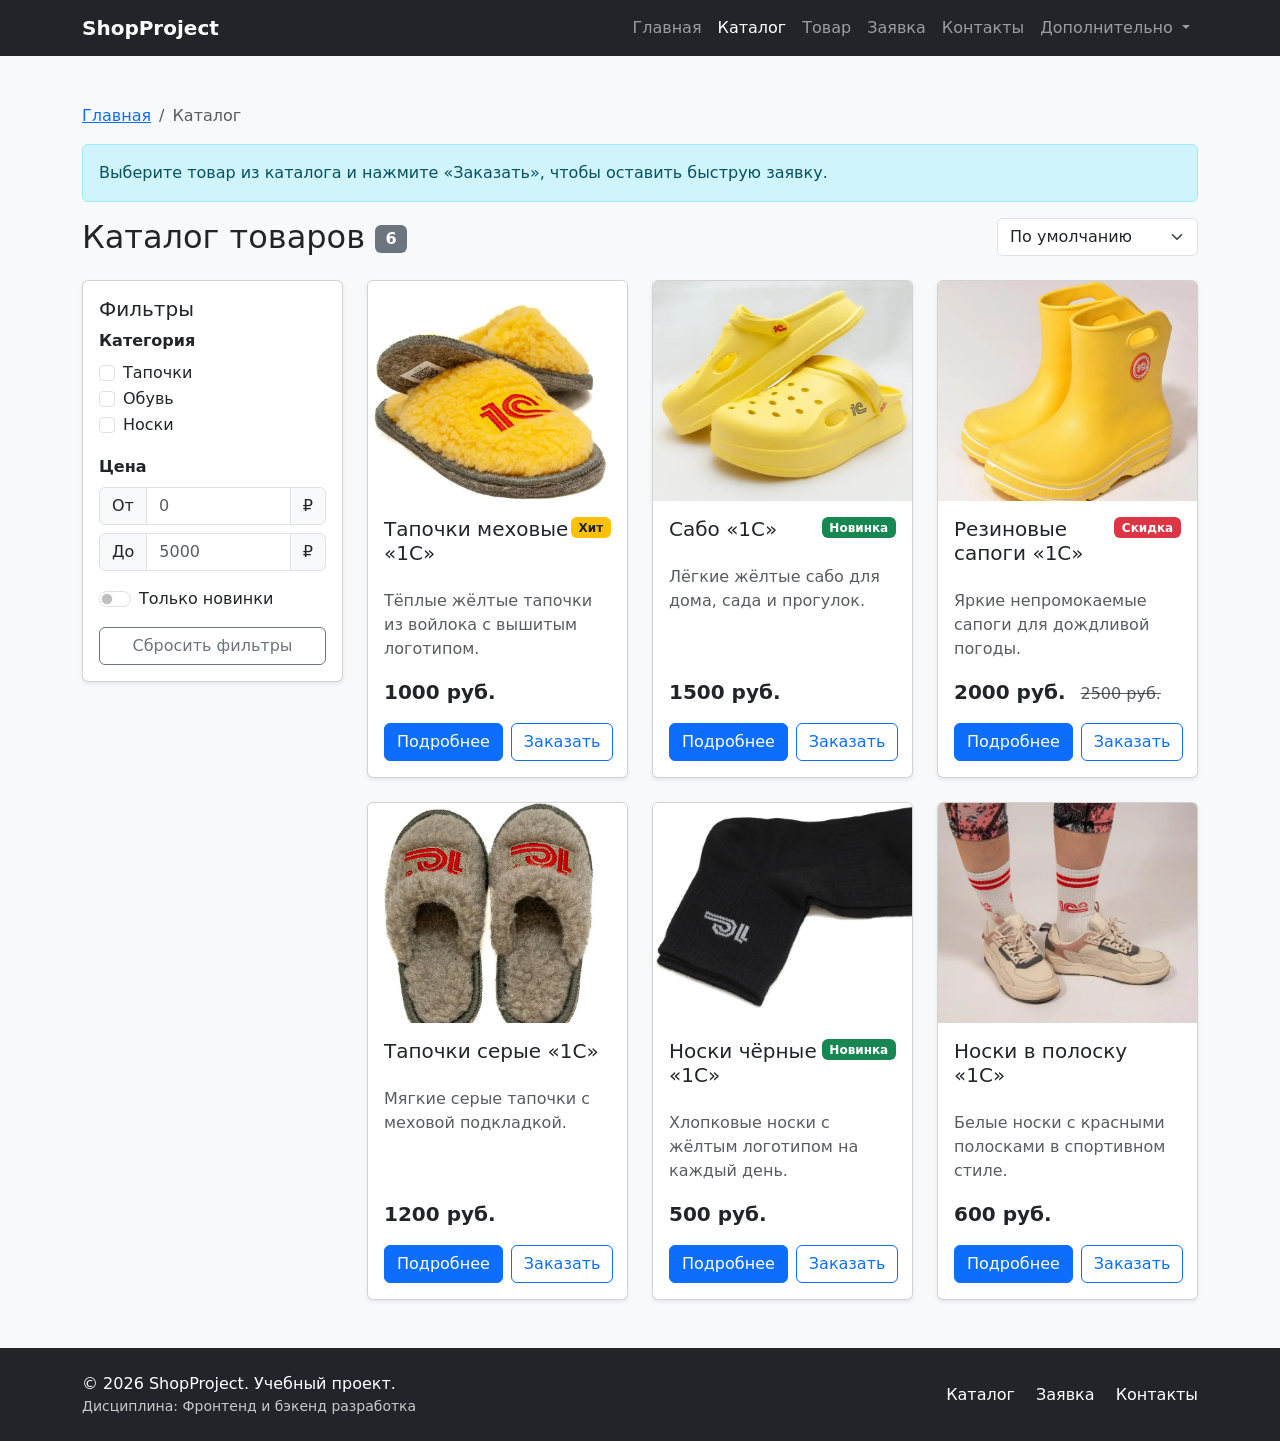
==== commit 3deb1e04: "Merge pull request #7 from epolykovskiy/feature/add-contacts-page Добавлена страница контактов с фор" ====
--- a/catalog.html
+++ b/catalog.html
@@ -38,6 +38,9 @@
             <li class="nav-item">
               <a class="nav-link" href="order.html">Заявка</a>
             </li>
+            <li class="nav-item">
+              <a class="nav-link" href="contacts.html">Контакты</a>
+            </li>
             <li class="nav-item dropdown">
               <a
                 class="nav-link dropdown-toggle"
@@ -52,6 +55,8 @@
                 <li><a class="dropdown-item" href="catalog.html">Все товары</a></li>
                 <li><a class="dropdown-item" href="order.html">Оформить заявку</a></li>
                 <li><a class="dropdown-item" href="index.html#popular">Популярное</a></li>
+                <li><hr class="dropdown-divider"></li>
+                <li><a class="dropdown-item" href="contacts.html#feedback">Обратная связь</a></li>
               </ul>
             </li>
           </ul>
@@ -484,7 +489,8 @@
         </div>
         <div class="col-12 col-md-6 text-md-end">
           <a class="text-white text-decoration-none me-3" href="catalog.html">Каталог</a>
-          <a class="text-white text-decoration-none" href="order.html">Заявка</a>
+          <a class="text-white text-decoration-none me-3" href="order.html">Заявка</a>
+          <a class="text-white text-decoration-none" href="contacts.html">Контакты</a>
         </div>
       </div>
     </div>
--- a/css/custom.css
+++ b/css/custom.css
@@ -4,8 +4,14 @@
 
 .hero-image {
   width: 100%;
-  max-height: 360px;
+  height: 360px;
   object-fit: cover;
+}
+
+.hero-caption {
+  padding: 0.5rem 1rem;
+  background-color: rgba(0, 0, 0, 0.55);
+  border-radius: var(--bs-border-radius);
 }
 
 .card-img-top {
@@ -25,3 +31,13 @@
     top: 1rem;
   }
 }
+
+.quantity-group {
+  max-width: 180px;
+}
+
+@media (max-width: 575.98px) {
+  .hero-image {
+    height: 240px;
+  }
+}
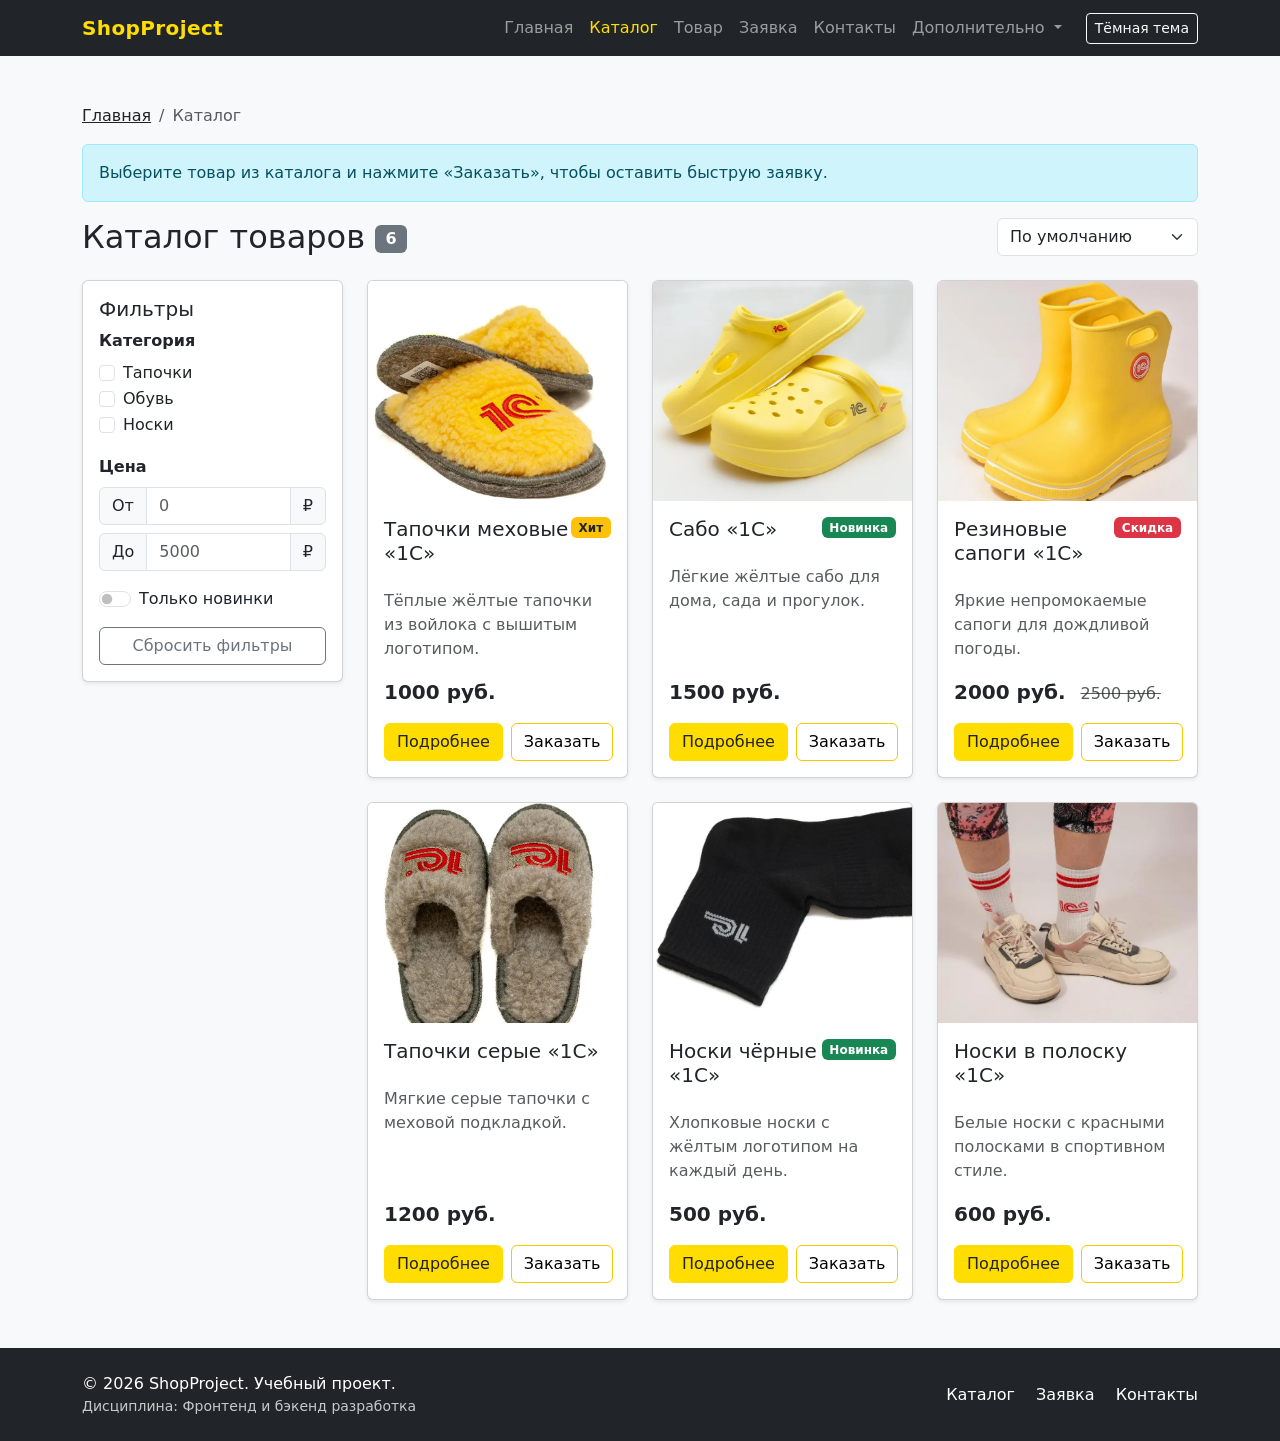
==== commit 0190481f: "Merge pull request #8 from epolykovskiy/feature/add-dark-theme Добавлена тёмная тема" ====
--- a/catalog.html
+++ b/catalog.html
@@ -7,8 +7,9 @@
   <title>Каталог — ShopProject</title>
   <link rel="stylesheet" href="vendor/bootstrap/css/bootstrap.min.css">
   <link rel="stylesheet" href="css/custom.css">
+  <script src="js/theme.js"></script>
 </head>
-<body class="bg-light">
+<body class="bg-body-tertiary">
   <header>
     <nav class="navbar navbar-expand-lg navbar-dark bg-dark">
       <div class="container">
@@ -60,6 +61,13 @@
               </ul>
             </li>
           </ul>
+          <button
+            class="btn btn-outline-light btn-sm ms-lg-3 my-2 my-lg-0"
+            id="theme-toggle"
+            type="button"
+          >
+            Тёмная тема
+          </button>
         </div>
       </div>
     </nav>
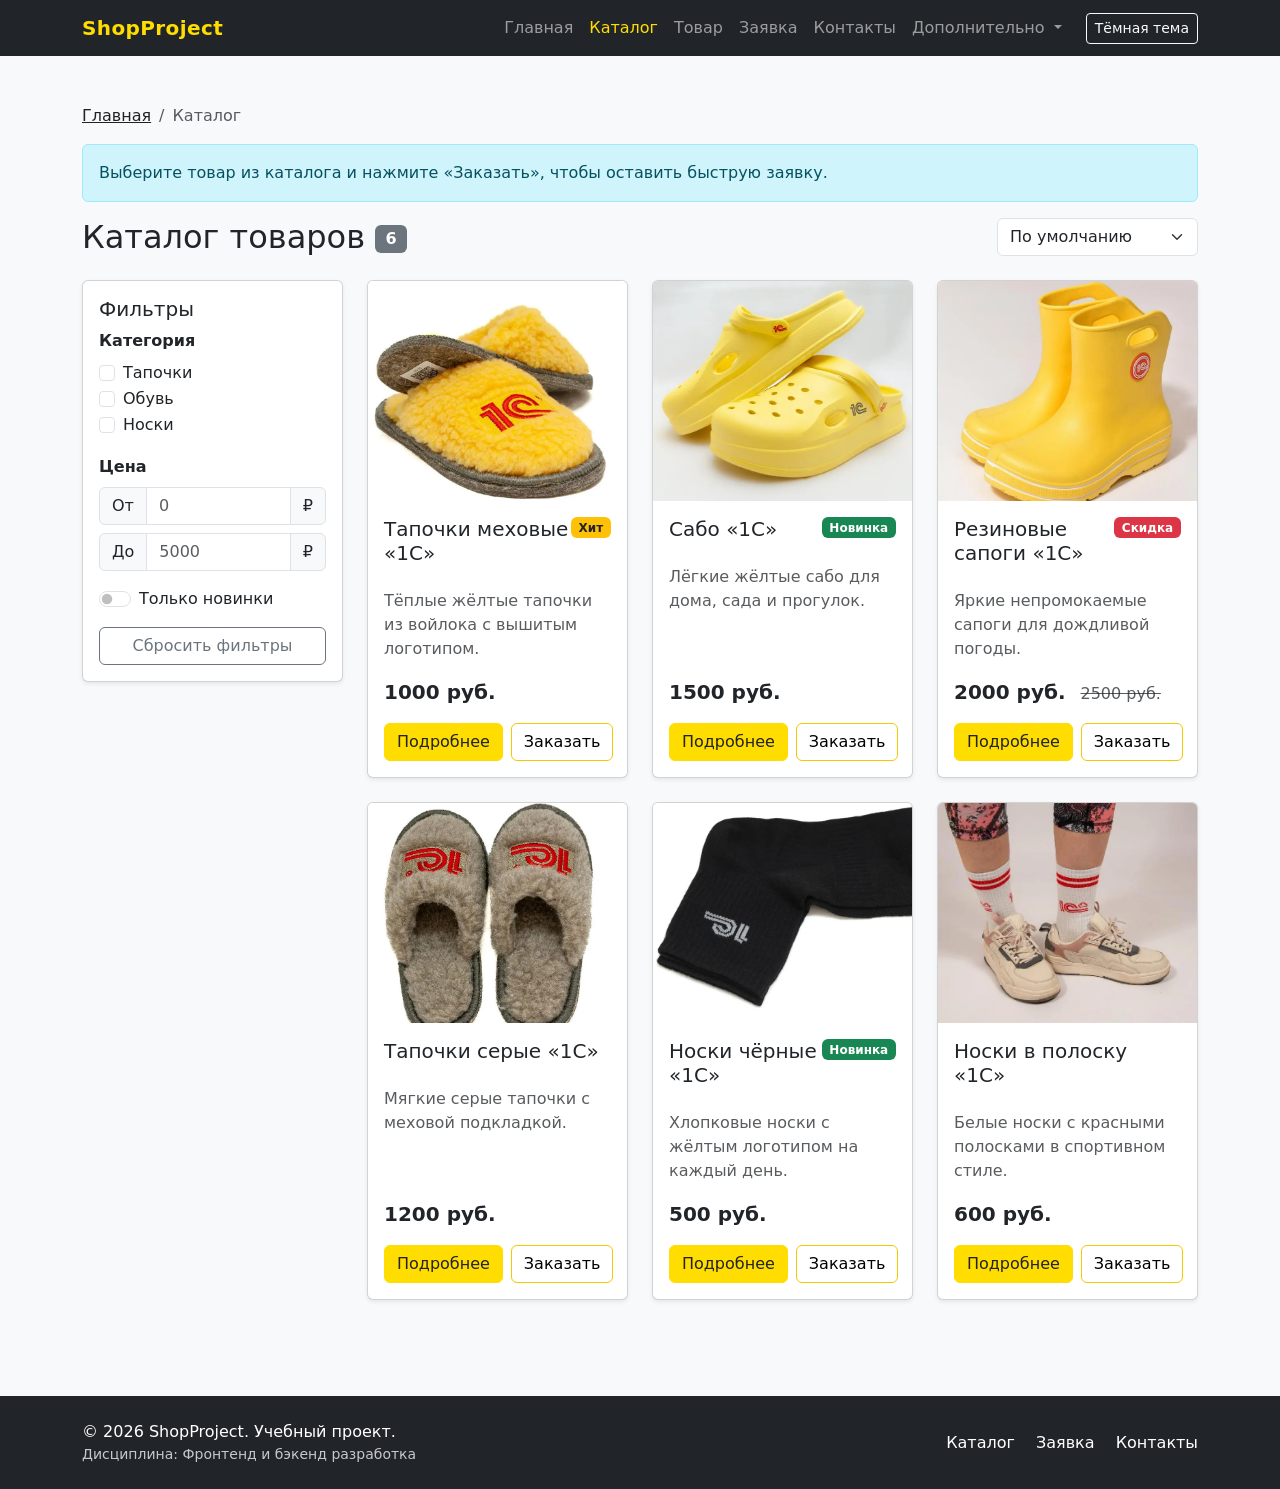
==== commit af8501fb: "Merge pull request #9 from epolykovskiy/fix/kr2-final-check Prepare Bootstrap project for submission" ====
--- a/catalog.html
+++ b/catalog.html
@@ -110,7 +110,7 @@
     </div>
 
     <div class="row g-4">
-      <div class="col-12 col-lg-3">
+      <div class="col-12 col-lg-3 catalog-filters-col">
         <aside
           class="offcanvas-lg offcanvas-start catalog-filters"
           tabindex="-1"
